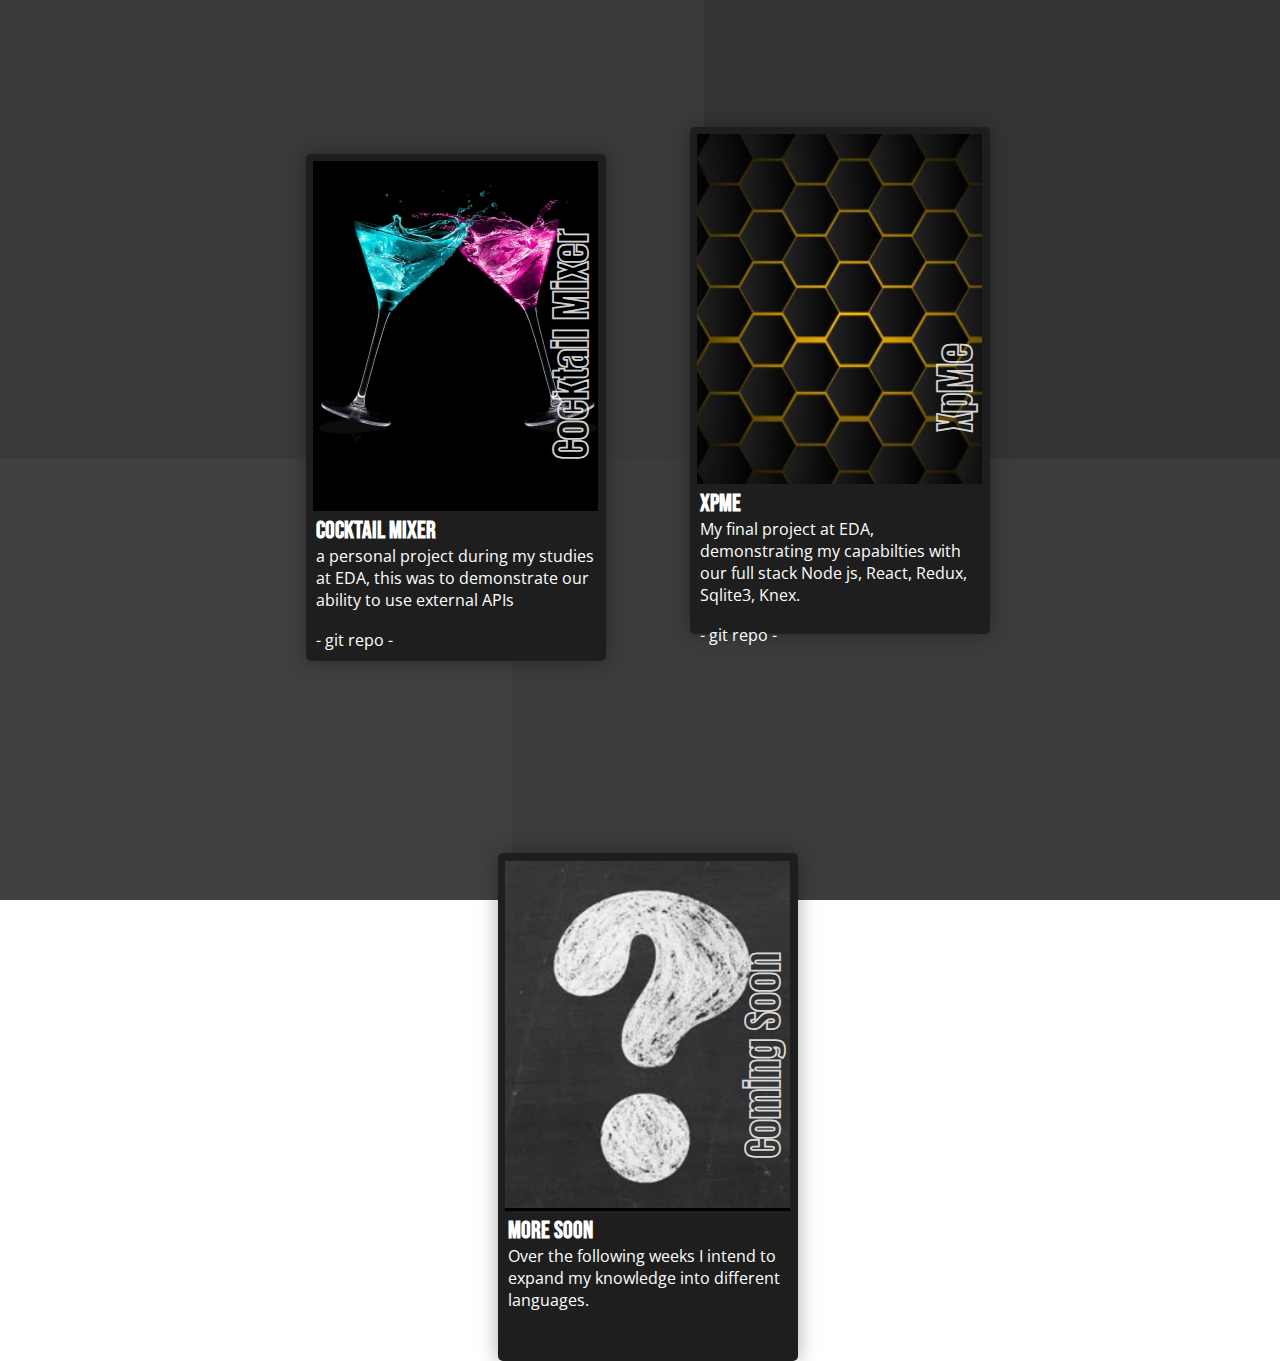
==== index.html @ d2fdf8f4 "Afternoons works" ====
<!DOCTYPE html>
<html lang="en">
  <head>
    <meta charset="UTF-8" />
    <meta name="viewport" content="width=device-width, initial-scale=1.0" />
    <link href="./public/style.css" rel="stylesheet" type="text/css" />
    <link href="https://fonts.googleapis.com/css?family=Anton|Bebas+Neue|Open+Sans&display=swap" rel="stylesheet">
    <title>in lair of the NerdLifePreacher</title>
  </head>
  <body>
    <div class="container">
      <div class="folio-outer offset-one">
        <div class="folio-inner cocktail">
           <div class="folio-title">
          <h1 class="rotate">Cocktail Mixer</h1>
        </div>
       
        </div>
        <h2>Cocktail Mixer</h2>
        <p> a personal project during my studies at EDA, this was to demonstrate our ability to use external APIs </p>
        <br>
        <span>  - git repo - </span>
      </div>
      <div class="folio-outer offset-two">
        <div class="folio-inner xpme">
            <div class="folio-title">
            <h1 class="rotate">XpMe</h1>
            </div>
        </div>
        <h2>XpMe</h2>
        <p>My final project at EDA, demonstrating my capabilties with our full stack Node js, React, Redux, Sqlite3, Knex.</p>
        <br>
        <span>  - git repo - </span>
        </div>
        <div class="folio-outer offset-three">
          <div class="folio-inner qmark">
             <div class="folio-title">
            <h1 class="rotate">Coming Soon</h1>
          </div>
         
          </div>
          <h2>More Soon</h2>
          <p> Over the following weeks I intend to expand my knowledge into different languages.  </p>
          <br>
        </div>
      </div>
      <h1 class="rotate about">About me</h1>
    </div>
  </body>
</html>
---- public/style.css ----
* {
  padding: 0;
  margin: 0;
}
body {
  width: 100%;
  height: 100vh;
  background: linear-gradient(
      90deg,
      rgba(58, 58, 58, 1) 55%,
      rgba(52, 52, 52, 1) 55%
    ),
    linear-gradient(90deg, rgba(64, 64, 64, 1) 40%, rgba(60, 60, 60, 1) 40%);
  background-size: 100% 51%;
  background-position: center top, center bottom;
  background-repeat: no-repeat;
  color: white;
}
.container {
  margin: 0 auto;
  width: 60%;
  display: flex;
  flex-direction: row;
  align-items: center;
  justify-content: space-around;
  flex-wrap: wrap;
}
.folio-outer {
  padding-top: 7.5px;
  width: 300px;
  height: 500px;
  border-radius: 5px;
  background-color: #1e1e1e;
  align-items: center;
  box-shadow: 0 0 20px #00000056;
  margin-left: 15px;
}
.folio-outer h2 {
  padding-top: 5px;
  padding-left: 10px;
  font-family: "Bebas Neue", cursive;
}
.folio-outer p {
  padding-left: 10px;
  font-family: "Open Sans", sans-serif;
}

.folio-outer span {
  width: 100%;
  padding-left: 10px;
  font-family: "Open Sans", sans-serif;
}
.folio-inner {
  margin: 0 auto;
  width: 285px;
  height: 70%;
  background-color: #000000;
  color: white;
  vertical-align: bottom;
}
.folio-inner h1 {
  font-family: Anton;
  color: transparent;
  -webkit-text-stroke: 0.5px rgba(255, 255, 255, 0.822);
  letter-spacing: 3qpx;
  font-size: 2.5em;
}
.folio-title {
  position: relative;
  top: 85%;
  left: 80%;
}
.cocktail {
  background-image: url(./img/cocktail.png);
  background-repeat: no-repeat;
}
.qmark {
  background-image: url(./img/qmark.png);
  background-repeat: no-repeat;
  background-size: 100%;
}
.xpme {
  background-image: url(./img/card-front.png);
  background-repeat: no-repeat;
  background-size: 110%;
}
.rotate {
  transform-origin: 0 0;
  transform: rotate(270deg);
}
.logo {
    position: fixed;
    bottom: 0;
    right: 0;
}
.offset-one{
    margin-top: 20%; 
}
.offset-two {
    margin-top: 13%; 
}
.offset-three{
    margin-top: 25%; 
}
.about {
    position: fixed;
    right:0;
    font-family: "Bebas Neue", cursive;
    letter-spacing: 5px;
}
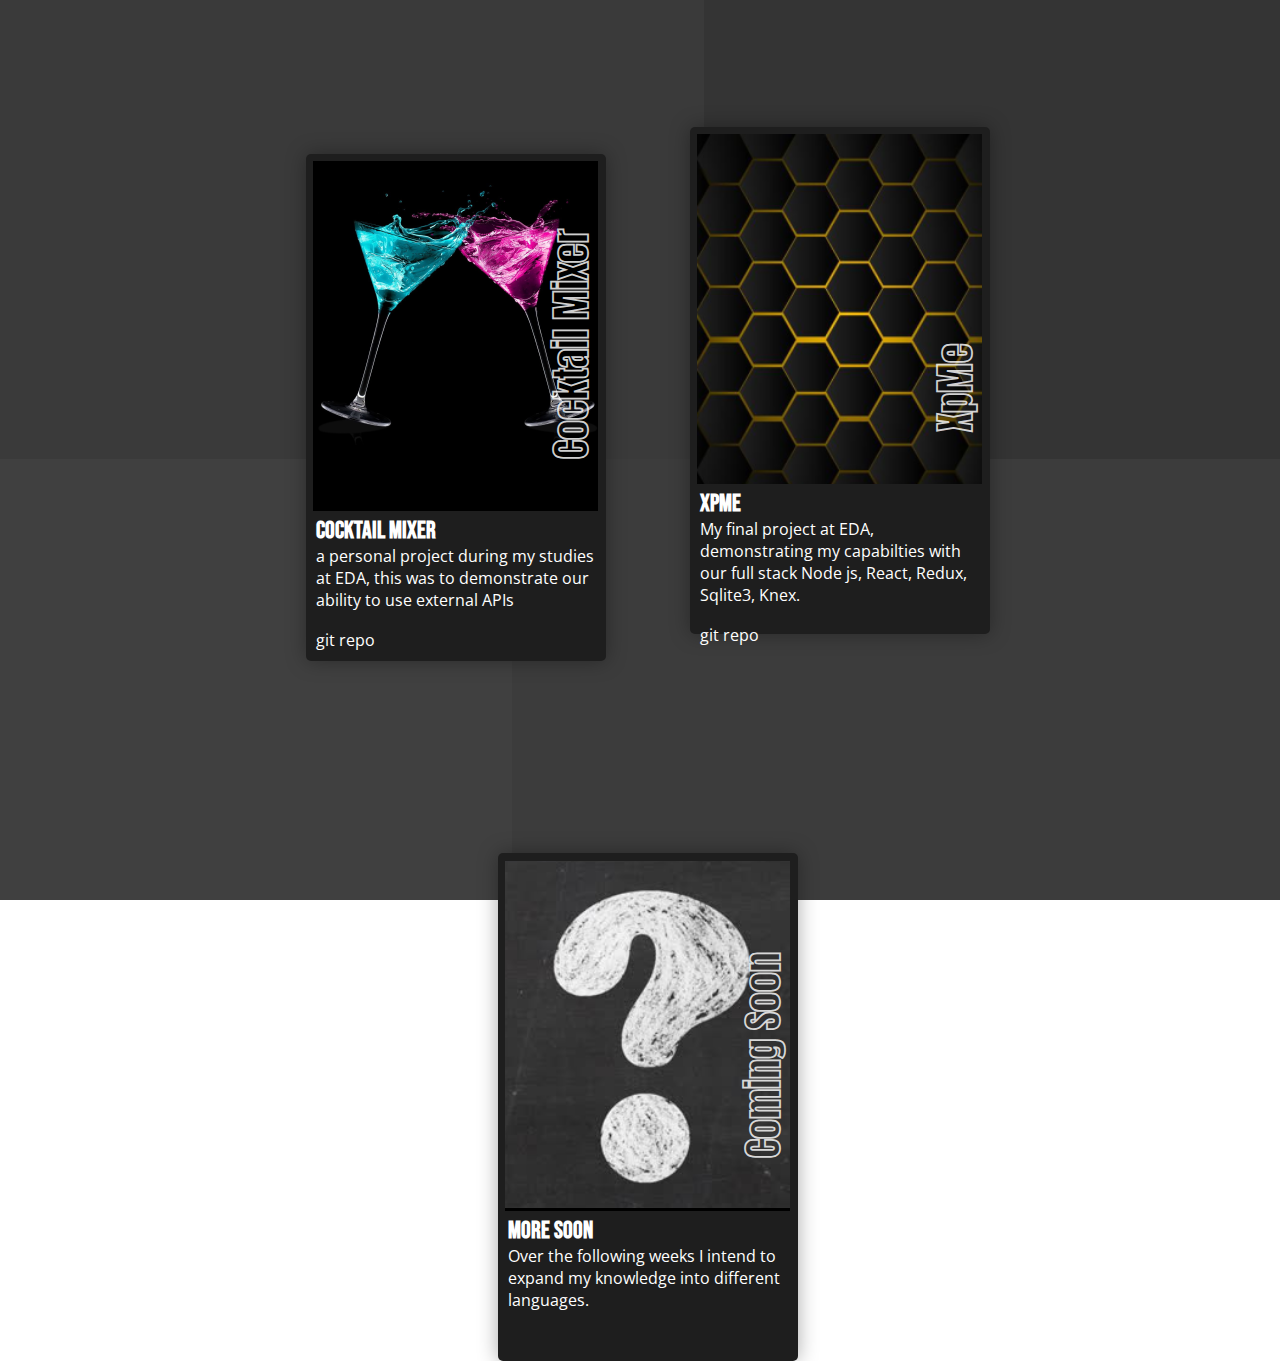
==== commit 8bd69f71: "pre-dinner upload" ====
--- a/index.html
+++ b/index.html
@@ -19,7 +19,7 @@
         <h2>Cocktail Mixer</h2>
         <p> a personal project during my studies at EDA, this was to demonstrate our ability to use external APIs </p>
         <br>
-        <span>  - git repo - </span>
+        <span>  <a href="https://github.com/nerdlifepreacher/CocktailMixer"> git repo </a></span>
       </div>
       <div class="folio-outer offset-two">
         <div class="folio-inner xpme">
@@ -30,7 +30,7 @@
         <h2>XpMe</h2>
         <p>My final project at EDA, demonstrating my capabilties with our full stack Node js, React, Redux, Sqlite3, Knex.</p>
         <br>
-        <span>  - git repo - </span>
+        <span>  <a href="https://github.com/nerdlifepreacher/LegendXpRoutes"> git repo </a></span>
         </div>
         <div class="folio-outer offset-three">
           <div class="folio-inner qmark">
--- a/public/style.css
+++ b/public/style.css
@@ -14,6 +14,19 @@
   background-size: 100% 51%;
   background-position: center top, center bottom;
   background-repeat: no-repeat;
+  color: white;
+}
+a {
+  color: white;
+  text-decoration: none;
+}
+a:hover {
+  color: white;
+}
+a:visited {
+  color: white;
+}
+a:active {
   color: white;
 }
 .container {
@@ -89,22 +102,22 @@
   transform: rotate(270deg);
 }
 .logo {
-    position: fixed;
-    bottom: 0;
-    right: 0;
+  position: fixed;
+  bottom: 0;
+  right: 0;
 }
-.offset-one{
-    margin-top: 20%; 
+.offset-one {
+  margin-top: 20%;
 }
 .offset-two {
-    margin-top: 13%; 
+  margin-top: 13%;
 }
-.offset-three{
-    margin-top: 25%; 
+.offset-three {
+  margin-top: 25%;
 }
 .about {
-    position: fixed;
-    right:0;
-    font-family: "Bebas Neue", cursive;
-    letter-spacing: 5px;
-}+  position: fixed;
+  right: 0;
+  font-family: "Bebas Neue", cursive;
+  letter-spacing: 5px;
+}
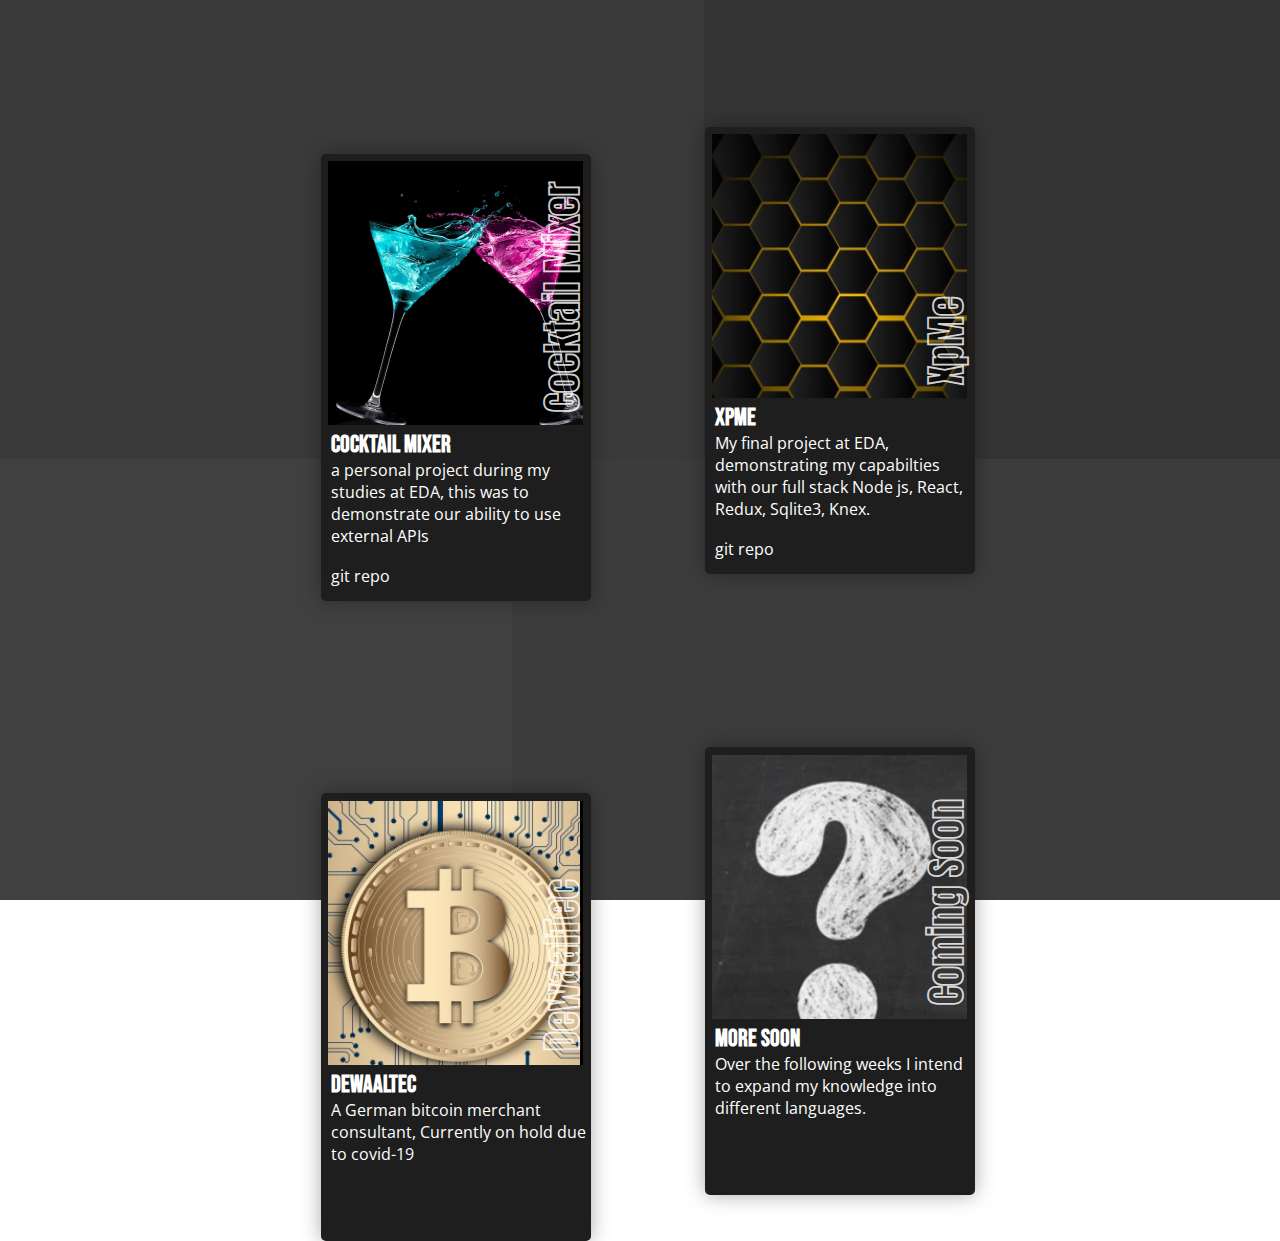
==== commit 40d60910: "update" ====
--- a/index.html
+++ b/index.html
@@ -1,8 +1,6 @@
 <!DOCTYPE html>
-<html lang="en">
+<html>
   <head>
-    <meta charset="UTF-8" />
-    <meta name="viewport" content="width=device-width, initial-scale=1.0" />
     <link href="./public/style.css" rel="stylesheet" type="text/css" />
     <link href="https://fonts.googleapis.com/css?family=Anton|Bebas+Neue|Open+Sans&display=swap" rel="stylesheet">
     <title>in lair of the NerdLifePreacher</title>
@@ -33,6 +31,17 @@
         <span>  <a href="https://github.com/nerdlifepreacher/LegendXpRoutes"> git repo </a></span>
         </div>
         <div class="folio-outer offset-three">
+          <div class="folio-inner dewaaltec">
+             <div class="folio-title">
+            <h1 class="rotate">DewaalTec</h1>
+          </div>
+         
+          </div>
+          <h2>DewaalTec</h2>
+          <p> A German bitcoin merchant consultant, Currently on hold due to covid-19  </p>
+          <br>
+        </div>
+        <div class="folio-outer offset-two">
           <div class="folio-inner qmark">
              <div class="folio-title">
             <h1 class="rotate">Coming Soon</h1>
@@ -43,7 +52,9 @@
           <p> Over the following weeks I intend to expand my knowledge into different languages.  </p>
           <br>
         </div>
+    
       </div>
+      
       <h1 class="rotate about">About me</h1>
     </div>
   </body>
--- a/public/style.css
+++ b/public/style.css
@@ -40,8 +40,8 @@
 }
 .folio-outer {
   padding-top: 7.5px;
-  width: 300px;
-  height: 500px;
+  width: 270px;
+  height: 440px;
   border-radius: 5px;
   background-color: #1e1e1e;
   align-items: center;
@@ -65,8 +65,8 @@
 }
 .folio-inner {
   margin: 0 auto;
-  width: 285px;
-  height: 70%;
+  width: 255px;
+  height: 60%;
   background-color: #000000;
   color: white;
   vertical-align: bottom;
@@ -80,7 +80,7 @@
 }
 .folio-title {
   position: relative;
-  top: 85%;
+  top: 95%;
   left: 80%;
 }
 .cocktail {
@@ -96,6 +96,11 @@
   background-image: url(./img/card-front.png);
   background-repeat: no-repeat;
   background-size: 110%;
+}
+.dewaaltec {
+  background-image: url(./img/coin.png);
+  background-repeat: no-repeat;
+  background-size: 99%; 
 }
 .rotate {
   transform-origin: 0 0;
@@ -117,7 +122,17 @@
 }
 .about {
   position: fixed;
-  right: 0;
+  right: -5%;
   font-family: "Bebas Neue", cursive;
   letter-spacing: 5px;
 }
+.panel {
+    top:10%;
+    margin: 5% auto;
+    display: block;
+    width: 60%;
+    min-height: 80vh;
+    background-color: #1A1A1A;
+    box-shadow: 0 0 20px #00000056;
+    padding: 20px;
+}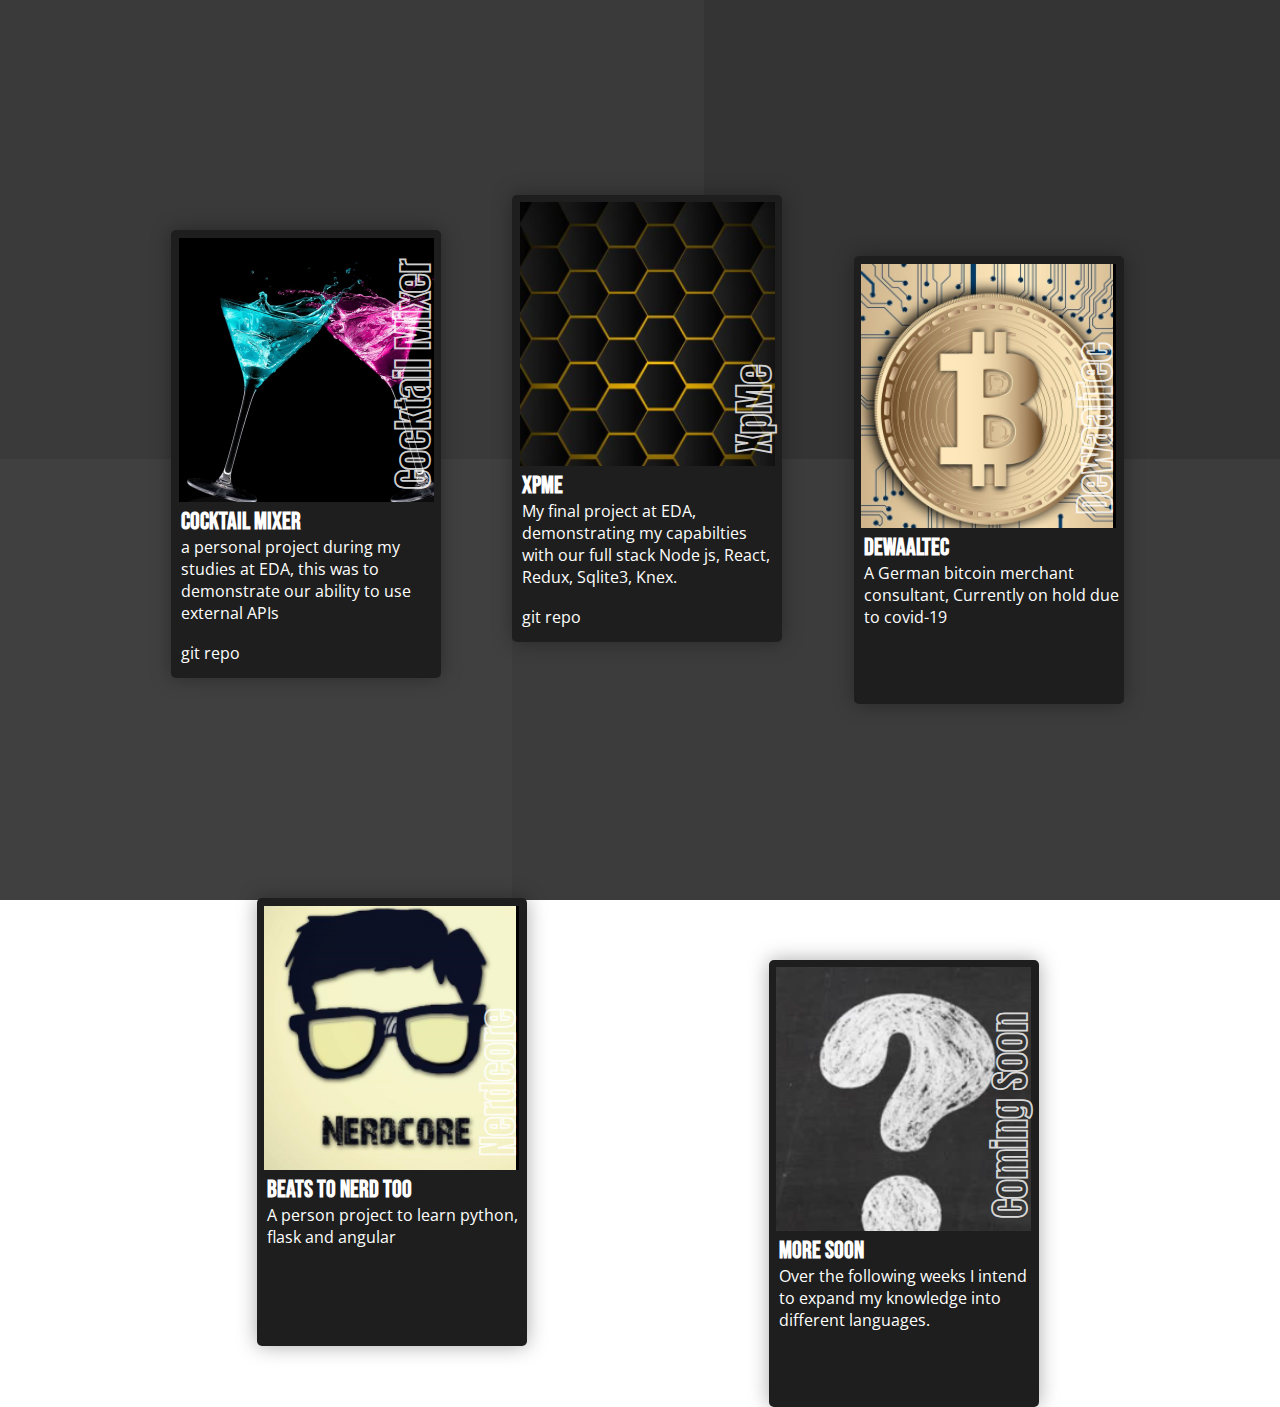
==== commit 7500c063: "covid update" ====
--- a/index.html
+++ b/index.html
@@ -42,6 +42,17 @@
           <br>
         </div>
         <div class="folio-outer offset-two">
+          <div class="folio-inner beats">
+             <div class="folio-title">
+            <h1 class="rotate">Nerdcore</h1>
+          </div>
+         
+          </div>
+          <h2>Beats to nerd too</h2>
+          <p> A person project to learn python, flask and angular </p>
+          <br>
+        </div>
+        <div class="folio-outer offset-three">
           <div class="folio-inner qmark">
              <div class="folio-title">
             <h1 class="rotate">Coming Soon</h1>
--- a/public/style.css
+++ b/public/style.css
@@ -31,7 +31,7 @@
 }
 .container {
   margin: 0 auto;
-  width: 60%;
+  width: 80%;
   display: flex;
   flex-direction: row;
   align-items: center;
@@ -100,7 +100,12 @@
 .dewaaltec {
   background-image: url(./img/coin.png);
   background-repeat: no-repeat;
-  background-size: 99%; 
+  background-size: 99%;
+}
+.beats {
+  background-image: url(./img/nerdcore.png);
+  background-repeat: no-repeat;
+  background-size: 99%;
 }
 .rotate {
   transform-origin: 0 0;
@@ -127,12 +132,12 @@
   letter-spacing: 5px;
 }
 .panel {
-    top:10%;
-    margin: 5% auto;
-    display: block;
-    width: 60%;
-    min-height: 80vh;
-    background-color: #1A1A1A;
-    box-shadow: 0 0 20px #00000056;
-    padding: 20px;
-}+  top: 10%;
+  margin: 5% auto;
+  display: block;
+  width: 60%;
+  min-height: 80vh;
+  background-color: #1a1a1a;
+  box-shadow: 0 0 20px #00000056;
+  padding: 20px;
+}
